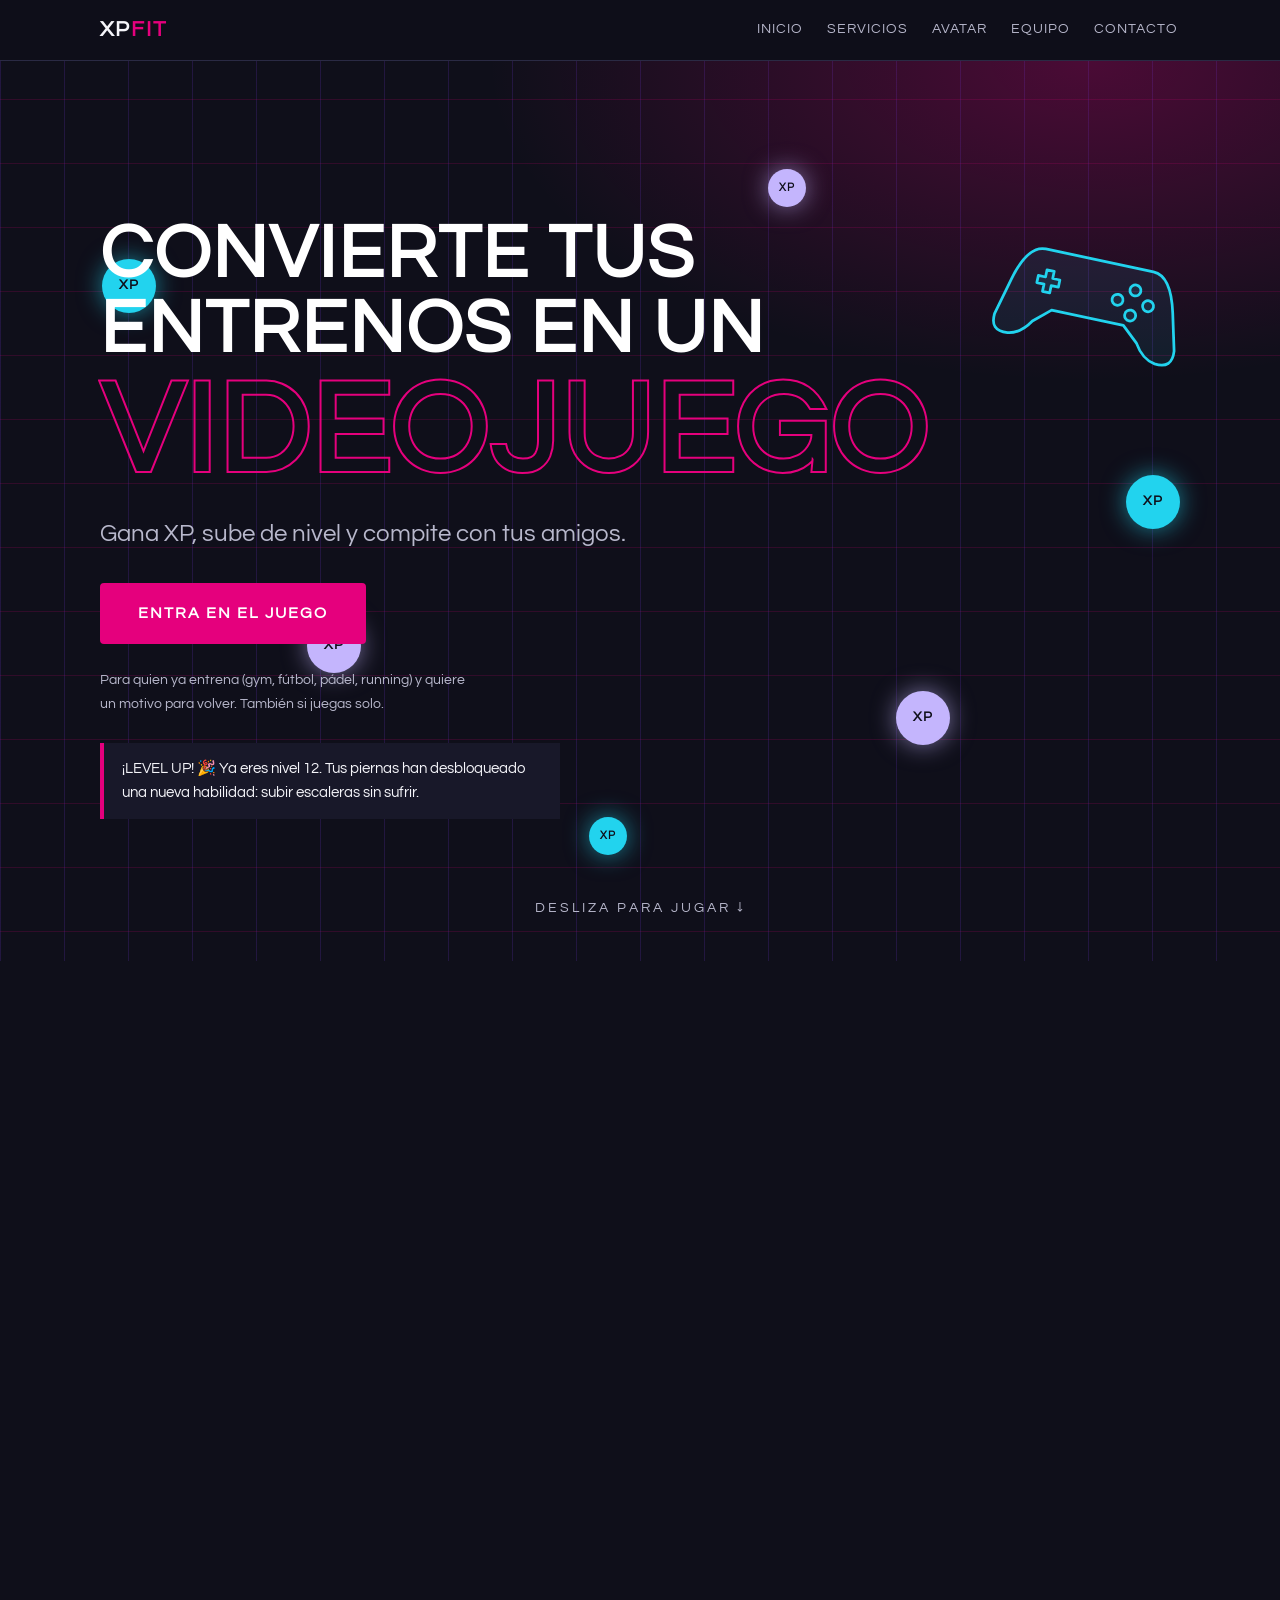
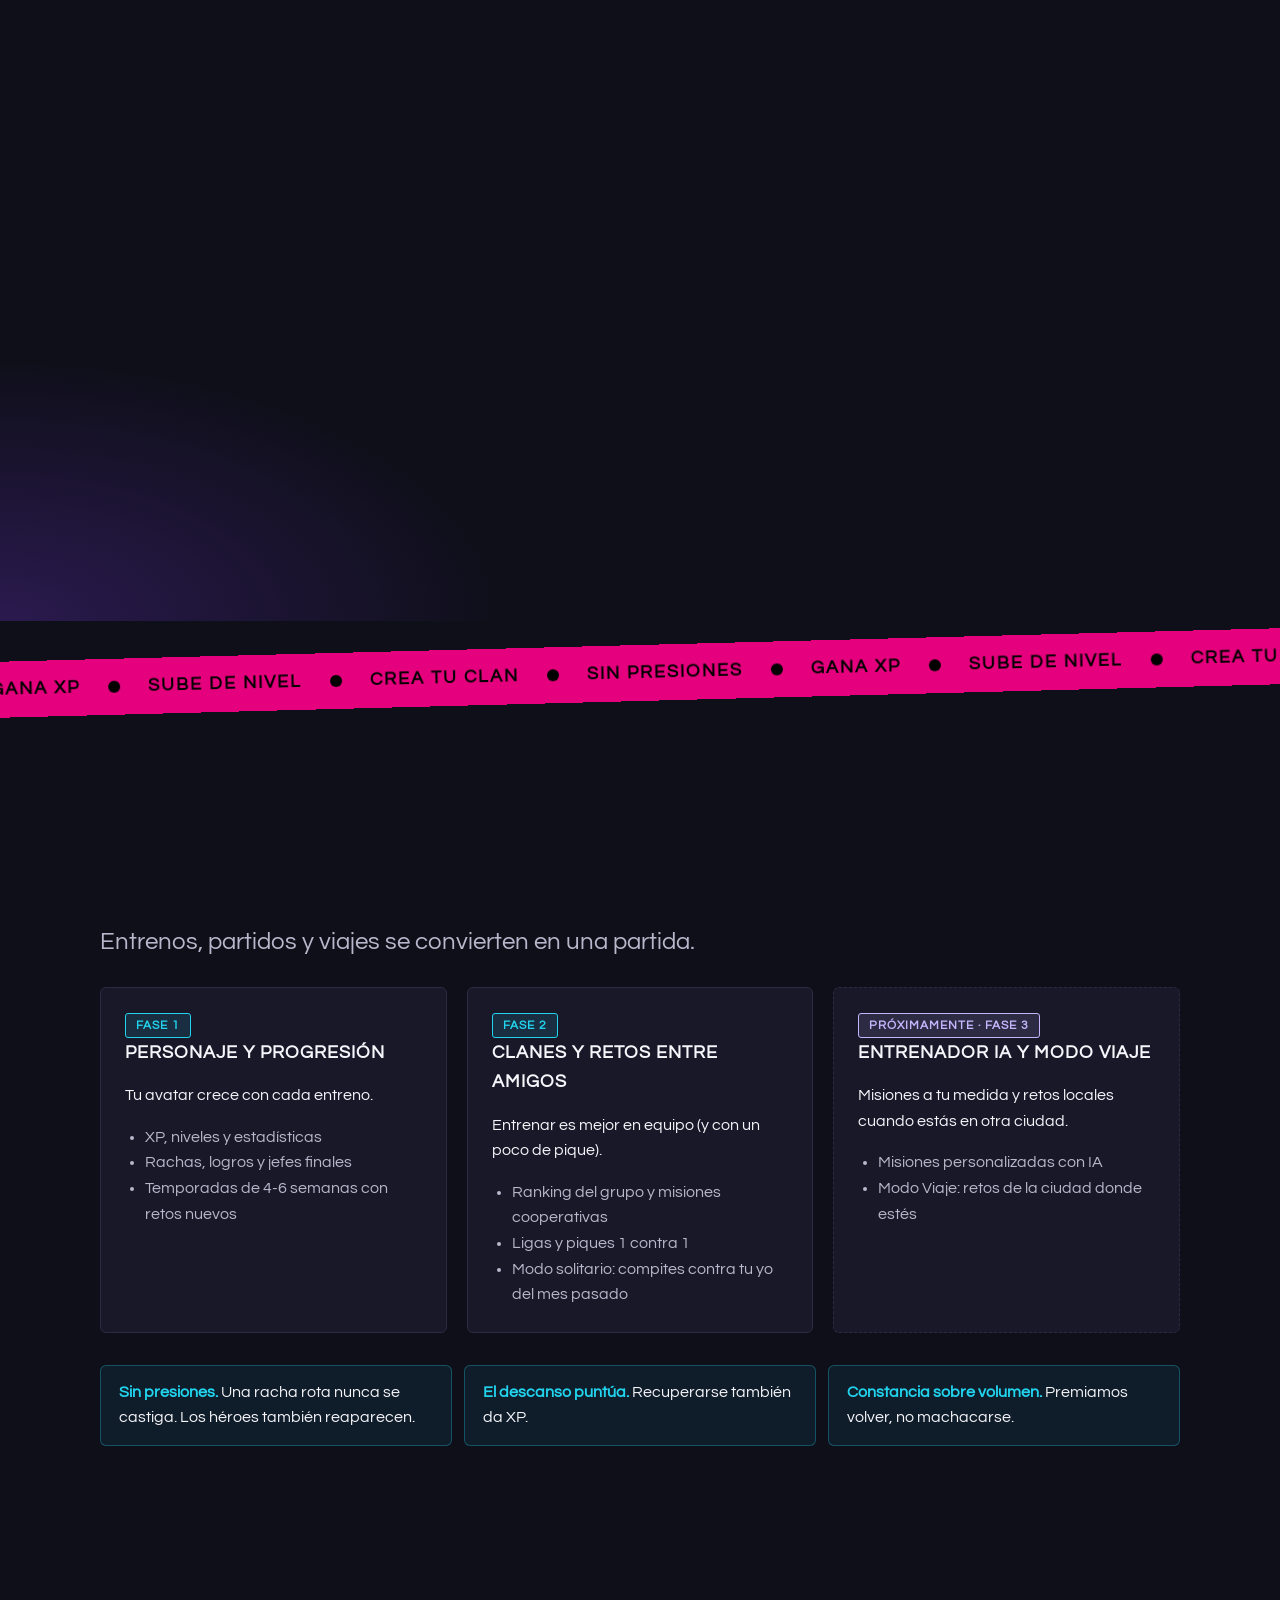
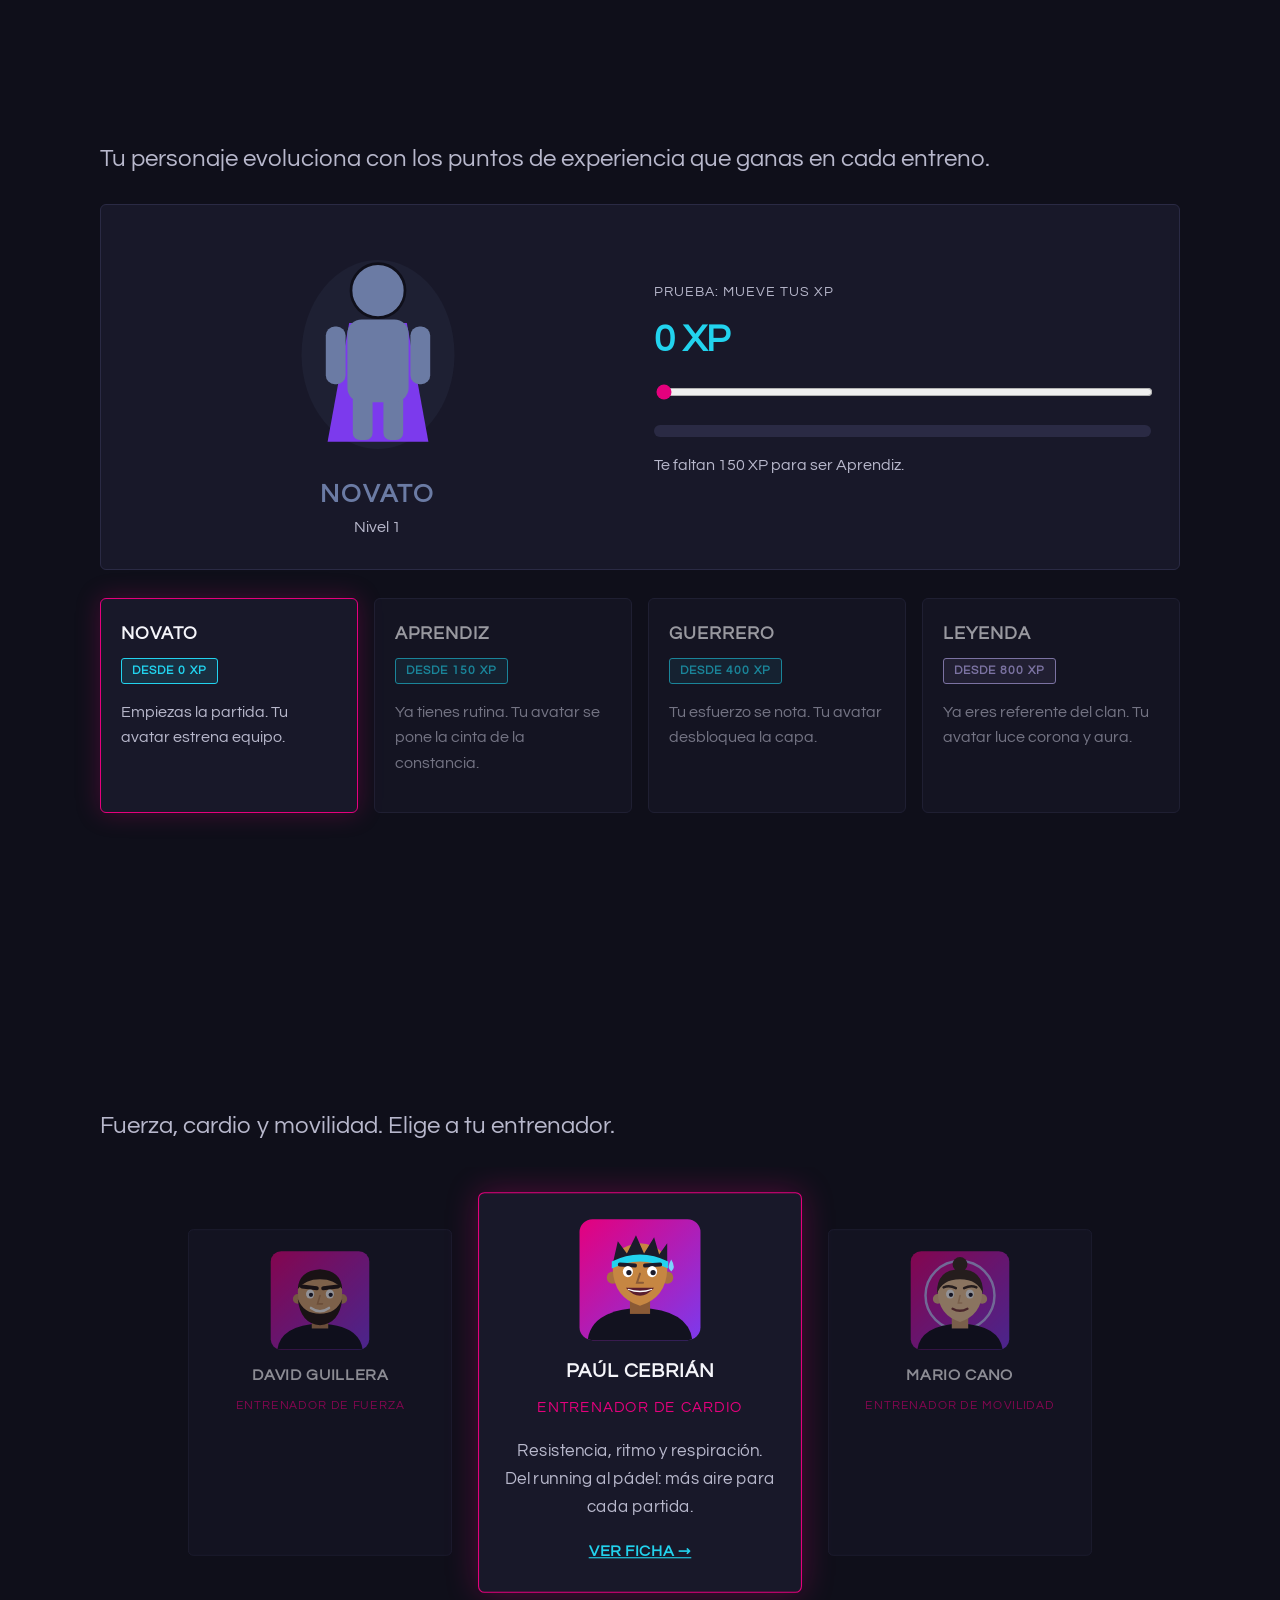
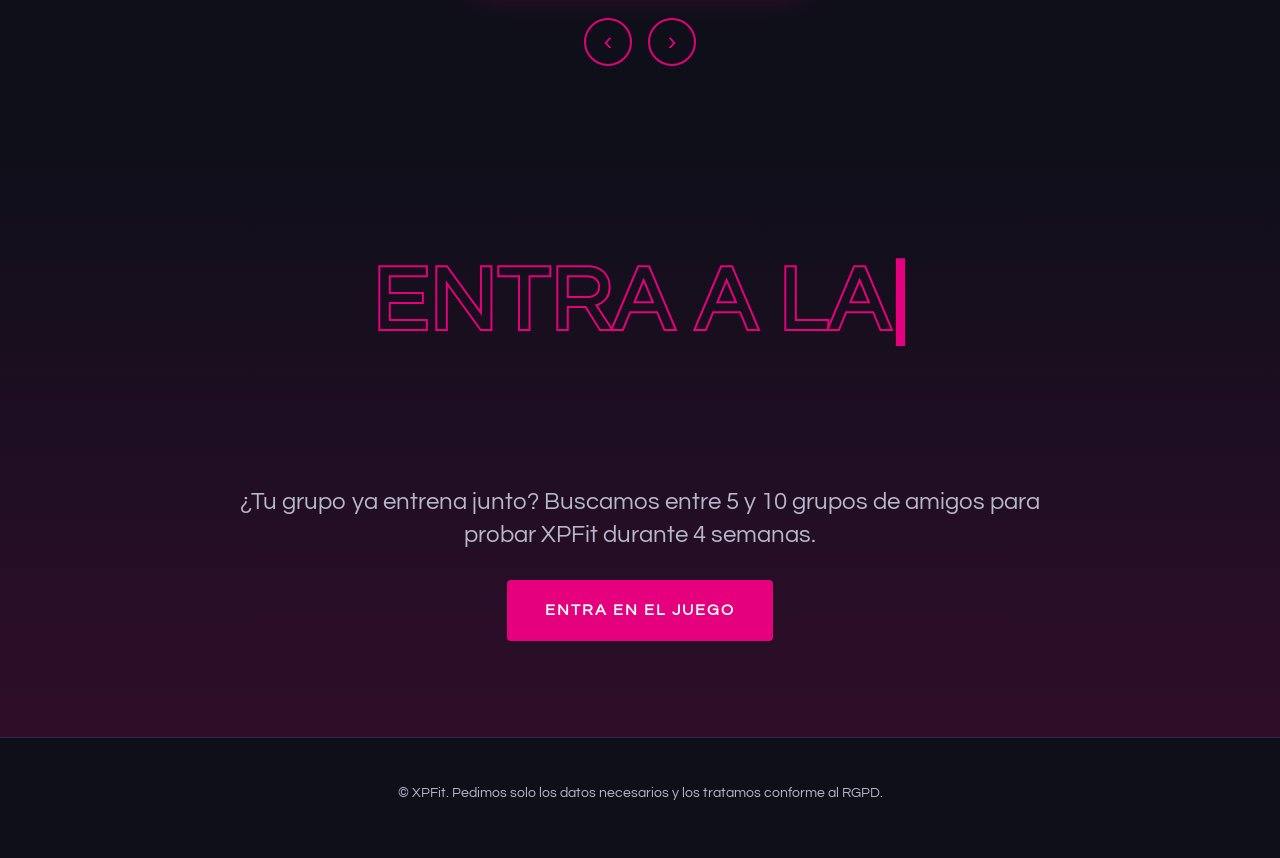
==== index.html @ 21fd60d2 "Primer commit" ====
<!DOCTYPE html>
<html lang="es">
<head>
  <meta charset="UTF-8">
  <meta name="viewport" content="width=device-width, initial-scale=1">
  <title>XPFit · Convierte tus entrenos en un videojuego</title>
  <meta name="description" content="XPFit transforma entrenos, partidos y viajes en una partida: gana XP, sube de nivel y compite en clan con tus amigos.">

  <!-- PASO 1: cargamos la tipografía Questrial desde Google Fonts.
       (Si el ordenador tiene Century Gothic, se usará esa; ver estilos.css). -->
  <link rel="preconnect" href="https://fonts.googleapis.com">
  <link rel="preconnect" href="https://fonts.gstatic.com" crossorigin>
  <link href="https://fonts.googleapis.com/css2?family=Questrial&display=swap" rel="stylesheet">

  <!-- PASO 2: nuestros estilos. -->
  <link rel="stylesheet" href="css/estilos.css">

  <!-- PASO 3: marca la página como "con JavaScript". Las animaciones del CSS
       solo se activan si esta clase existe, así nada se queda invisible
       si el JS falla. -->
  <script>document.documentElement.classList.add("js");</script>

  <!-- PASO 4: nuestro JavaScript. "defer" = se ejecuta cuando la página ya cargó. -->
  <script src="js/animaciones.js" defer></script>
</head>
<body>

  <header class="cabecera">
    <div class="contenedor">
      <a class="logo" href="#inicio">XP<span>FIT</span></a>
      <nav class="nav" aria-label="Principal">
        <a href="#inicio">Inicio</a>
        <a href="#servicios">Servicios</a>
        <a href="#avatar">Avatar</a>
        <a href="#equipo">Equipo</a>
        <a href="#contacto">Contacto</a>
      </nav>
    </div>
  </header>

  <main>

    <!-- ============ INICIO (hero) ============ -->
    <section class="hero" id="inicio">
      <!-- HERO CON PARALLAX. Estructura (de fuera hacia dentro):
           .hero-pista  -> caja muy alta que da "recorrido" para hacer scroll
           .hero-escena -> la escena, pegada arriba mientras haces scroll
                           (position: sticky). Aquí el JS guarda --p (0 a 1).
             .capa-fondo  -> cuadrícula retro (se mueve poco)
             .capa-medio  -> orbes de XP y mando (se mueven más)
             .capa-frente -> mancuerna que cruza la pantalla rodando
             .hero-contenido -> título, subtítulo y botón (aparecen con el scroll)
           Las capas son decoración: aria-hidden="true". -->
      <div class="hero-pista">
        <div class="hero-escena">

          <div class="capa capa-fondo" aria-hidden="true"></div>

          <div class="capa capa-medio" aria-hidden="true">
            <!-- Orbes de XP: --x e --y son su posición (en %). -->
            <span class="orbe" style="--x:8%;  --y:22%;">XP</span>
            <span class="orbe" style="--x:24%; --y:62%;">XP</span>
            <span class="orbe" style="--x:46%; --y:84%;">XP</span>
            <span class="orbe" style="--x:70%; --y:70%;">XP</span>
            <span class="orbe" style="--x:88%; --y:46%;">XP</span>
            <span class="orbe" style="--x:60%; --y:12%;">XP</span>
            <!-- Mando de consola dibujado con SVG: cuerpo, cruceta y 4 botones. -->
            <svg class="mando" viewBox="0 0 240 150">
              <path d="M60 40 Q40 40 30 80 L20 120 Q18 140 38 138 Q52 136 62 120 L80 104 L160 104 L178 120 Q188 136 202 138 Q222 140 220 120 L210 80 Q200 40 180 40 Z"/>
              <path d="M66 62 h8 v8 h8 v8 h-8 v8 h-8 v-8 h-8 v-8 h8z"/>
              <circle cx="165" cy="64" r="6"/><circle cx="182" cy="78" r="6"/>
              <circle cx="148" cy="78" r="6"/><circle cx="165" cy="92" r="6"/>
            </svg>
          </div>

          <div class="capa capa-frente" aria-hidden="true">
            <!-- Mancuerna: una barra y tres placas por lado. -->
            <svg class="mancuerna" viewBox="0 0 420 140">
              <rect x="150" y="62" width="120" height="16" rx="4"/>
              <rect x="118" y="40" width="32" height="60" rx="6"/>
              <rect x="84"  y="24" width="34" height="92" rx="6"/>
              <rect x="60"  y="56" width="24" height="28" rx="4"/>
              <rect x="270" y="40" width="32" height="60" rx="6"/>
              <rect x="302" y="24" width="34" height="92" rx="6"/>
              <rect x="336" y="56" width="24" height="28" rx="4"/>
            </svg>
          </div>

          <p class="hero-aviso" aria-hidden="true">Desliza para jugar ↓</p>

          <div class="hero-contenido">
      <div class="contenedor">
        <!-- H1 blanco en dos líneas (el <br> parte la línea) y, debajo,
             la palabra grande solo con contorno magenta (clase "contorno"). -->
        <h1>
          Convierte tus<br>entrenos en un
          <span class="contorno">videojuego</span>
        </h1>
        <!-- El H1 (arriba) se ve desde el principio con un fundido de opacidad.
             Todo lo que va dentro de .hero-resto aparece poco a poco con el scroll. -->
        <div class="hero-resto">
          <p class="subtitulo">Gana XP, sube de nivel y compite con tus amigos.</p>
          <a class="boton" href="#contacto">Entra en el juego</a>
          <p class="nota">Para quien ya entrena (gym, fútbol, pádel, running) y quiere un motivo para volver. También si juegas solo.</p>
          <p class="levelup">¡LEVEL UP! 🎉 Ya eres nivel 12. Tus piernas han desbloqueado una nueva habilidad: subir escaleras sin sufrir.</p>
        </div>
      </div>
    
          </div>
        </div>
      </div>
    </section>

    <!-- ============ CINTA EN BUCLE ============
         Truco para que NUNCA se vea vacía al final:
         - Hay DOS grupos idénticos (.cinta-grupo), uno detrás del otro.
         - Cada grupo mide como mínimo el ancho de la pantalla (ver estilos.css).
         - El CSS mueve la pista justo la mitad (= un grupo). En ese momento
           el segundo grupo ocupa el sitio del primero y vuelve a empezar,
           sin saltos ni huecos.
         aria-hidden="true": es decoración, el lector de pantalla la ignora. -->
    <div class="cinta" aria-hidden="true">
      <div class="cinta-pista">

        <!-- Grupo 1 -->
        <div class="cinta-grupo">
          <span>Gana XP</span><span class="punto"></span>
          <span>Sube de nivel</span><span class="punto"></span>
          <span>Crea tu clan</span><span class="punto"></span>
          <span>Sin presiones</span><span class="punto"></span>
          <span>Gana XP</span><span class="punto"></span>
          <span>Sube de nivel</span><span class="punto"></span>
          <span>Crea tu clan</span><span class="punto"></span>
          <span>Sin presiones</span><span class="punto"></span>
        </div>

        <!-- Grupo 2: copia exacta del grupo 1 -->
        <div class="cinta-grupo">
          <span>Gana XP</span><span class="punto"></span>
          <span>Sube de nivel</span><span class="punto"></span>
          <span>Crea tu clan</span><span class="punto"></span>
          <span>Sin presiones</span><span class="punto"></span>
          <span>Gana XP</span><span class="punto"></span>
          <span>Sube de nivel</span><span class="punto"></span>
          <span>Crea tu clan</span><span class="punto"></span>
          <span>Sin presiones</span><span class="punto"></span>
        </div>

      </div>
    </div>

    <!-- ============ SERVICIOS ============
         data-skew  -> el título entra con el efecto skewIn
         data-fade  -> el bloque entra con fadeInUp (con retraso escalonado) -->
    <section id="servicios">
      <div class="contenedor">
        <!-- TÍTULO CON TRAZO SVG (se repite igual en todas las secciones).
             - Mantenemos el <h2> para que la página siga teniendo títulos
               "de verdad" (buscadores y lectores de pantalla los entienden).
             - Dentro va un <svg>: un lienzo de dibujo. viewBox="0 0 700 130"
               es su sistema de coordenadas (700 de ancho x 130 de alto);
               el navegador lo escala solo.
             - <text> escribe la palabra dentro del lienzo: x="4" es el margen
               izquierdo e y="100" la altura de la línea base de las letras.
             - El aspecto (solo contorno, trazo que se dibuja en bucle) está
               en estilos.css, en la clase "trazo".
             - aria-label: lo que lee en voz alta un lector de pantalla. -->
        <h2>
          <svg class="titulo-svg" viewBox="0 0 700 130" role="img" aria-label="Servicios">
            <text class="trazo" x="4" y="100">SERVICIOS</text>
          </svg>
        </h2>
        <p class="subtitulo" data-fade>Entrenos, partidos y viajes se convierten en una partida.</p>

        <div class="rejilla">
          <!-- Fase 1: personaje y progresión -->
          <article class="tarjeta" data-fade>
            <span class="etiqueta xp">Fase 1</span>
            <h3>Personaje y progresión</h3>
            <p>Tu avatar crece con cada entreno.</p>
            <ul>
              <li>XP, niveles y estadísticas</li>
              <li>Rachas, logros y jefes finales</li>
              <li>Temporadas de 4-6 semanas con retos nuevos</li>
            </ul>
          </article>

          <!-- Fase 2: clanes y retos entre amigos -->
          <article class="tarjeta" data-fade>
            <span class="etiqueta xp">Fase 2</span>
            <h3>Clanes y retos entre amigos</h3>
            <p>Entrenar es mejor en equipo (y con un poco de pique).</p>
            <ul>
              <li>Ranking del grupo y misiones cooperativas</li>
              <li>Ligas y piques 1 contra 1</li>
              <li>Modo solitario: compites contra tu yo del mes pasado</li>
            </ul>
          </article>

          <article class="tarjeta proximamente" data-fade>
            <span class="etiqueta">Próximamente · Fase 3</span>
            <h3>Entrenador IA y Modo Viaje</h3>
            <p>Misiones a tu medida y retos locales cuando estás en otra ciudad.</p>
            <ul>
              <li>Misiones personalizadas con IA</li>
              <li>Modo Viaje: retos de la ciudad donde estés</li>
            </ul>
          </article>
        </div>

        <div class="principios">
          <div data-fade><strong>Sin presiones.</strong> Una racha rota nunca se castiga. Los héroes también reaparecen.</div>
          <div data-fade><strong>El descanso puntúa.</strong> Recuperarse también da XP.</div>
          <div data-fade><strong>Constancia sobre volumen.</strong> Premiamos volver, no machacarse.</div>
        </div>
      </div>
    </section>

    <!-- ============ AVATAR ============
         Sustituye a la antigua sección "Proyectos". Muestra cómo el avatar
         evoluciona según los XP que ganas entrenando.
         La parte interactiva (el deslizador) se programa en js/animaciones.js
         (PASO 6). Los números de XP son valores de EJEMPLO. -->
    <section id="avatar">
      <div class="contenedor">
        <h2>
          <svg class="titulo-svg" viewBox="0 0 520 130" role="img" aria-label="Avatar">
            <text class="trazo" x="4" y="100">AVATAR</text>
          </svg>
        </h2>
        <p class="subtitulo" data-fade>Tu personaje evoluciona con los puntos de experiencia que ganas en cada entreno.</p>

        <div class="avatar-zona" data-fade>

          <!-- Izquierda: el personaje. La clase "etapa-1" (o 2, 3, 4) la cambia el JS
               y el CSS usa esa clase para cambiar color y accesorios. -->
          <div class="avatar-visor etapa-1" id="avatar-visor">
            <svg class="avatar-svg" viewBox="0 0 200 250" role="img" aria-label="Tu avatar">
              <ellipse class="aura" cx="100" cy="135" rx="85" ry="105"/>
              <path class="capa" d="M68 100 L132 100 L156 232 L44 232 Z"/>
              <rect class="miembro" x="72" y="178" width="22" height="52" rx="8"/>
              <rect class="miembro" x="106" y="178" width="22" height="52" rx="8"/>
              <rect class="cuerpo" x="66" y="96" width="68" height="92" rx="16"/>
              <rect class="miembro" x="42" y="104" width="22" height="64" rx="10"/>
              <rect class="miembro" x="136" y="104" width="22" height="64" rx="10"/>
              <circle class="cabeza" cx="100" cy="64" r="30"/>
              <rect class="banda" x="70" y="50" width="60" height="9" rx="4"/>
              <path class="corona" d="M72 38 L80 14 L100 32 L120 14 L128 38 Z"/>
            </svg>
            <p class="avatar-etapa" id="avatar-etapa">Novato</p>
            <p class="avatar-nivel suave" id="avatar-nivel">Nivel 1</p>
          </div>

          <!-- Derecha: el control de XP. -->
          <div class="avatar-panel">
            <label for="xp-control">Prueba: mueve tus XP</label>
            <p class="xp-cifra"><output id="xp-valor" for="xp-control">0</output> XP</p>
            <input type="range" id="xp-control" min="0" max="1000" step="10" value="0">
            <div class="xp-barra" aria-hidden="true"><span id="xp-relleno"></span></div>
            <p class="suave" id="xp-texto">Te faltan 150 XP para ser Aprendiz.</p>
          </div>
        </div>

        <!-- Las cuatro etapas. data-desde = XP necesarios para llegar a ella. -->
        <ol class="etapas">
          <li data-desde="0"><h3>Novato</h3><span class="etiqueta xp">Desde 0 XP</span><p class="suave">Empiezas la partida. Tu avatar estrena equipo.</p></li>
          <li data-desde="150"><h3>Aprendiz</h3><span class="etiqueta xp">Desde 150 XP</span><p class="suave">Ya tienes rutina. Tu avatar se pone la cinta de la constancia.</p></li>
          <li data-desde="400"><h3>Guerrero</h3><span class="etiqueta xp">Desde 400 XP</span><p class="suave">Tu esfuerzo se nota. Tu avatar desbloquea la capa.</p></li>
          <li data-desde="800"><h3>Leyenda</h3><span class="etiqueta">Desde 800 XP</span><p class="suave">Ya eres referente del clan. Tu avatar luce corona y aura.</p></li>
        </ol>
      </div>
    </section>

    <!-- ============ EQUIPO (carrusel) ============
         Tres entrenadores. La ficha activa (la del centro) se amplía.
         Los botones, el clic en una ficha y las flechas del teclado cambian
         la ficha activa: ver el bloque "Carrusel" en js/animaciones.js. -->
    <section id="equipo">
      <div class="contenedor">
        <h2>
          <svg class="titulo-svg" viewBox="0 0 660 130" role="img" aria-label="Tu equipo">
            <text class="trazo" x="4" y="100">TU EQUIPO</text>
          </svg>
        </h2>
        <p class="subtitulo" data-fade>Fuerza, cardio y movilidad. Elige a tu entrenador.</p>

        <div class="carrusel" role="region" aria-roledescription="carrusel" aria-label="Equipo de entrenadores">

          <!-- La pista: una fila de fichas que se desliza de lado. -->
          <div class="carrusel-pista" tabindex="0">

            <article class="entrenador">
              <div class="cara">
<svg viewBox="0 0 120 120" role="img" aria-label="Cara de David Guillera">
<!-- David, fuerza: mandibula cuadrada, barba, cejas gruesas y camiseta sin mangas. Cada grupo con clase (flota, cejas, parpadeo) tiene su animacion en estilos.css. -->
<path d="M8 120 Q12 90 60 88 Q108 90 112 120 Z" fill="#12121f"/>
<rect x="50" y="76" width="20" height="18" fill="#B98456"/>
<g class="flota">
<circle cx="33" cy="58" r="6" fill="#C99565"/><circle cx="87" cy="58" r="6" fill="#C99565"/>
<path d="M33 50 Q33 26 60 24 Q87 26 87 50 Q86 80 60 88 Q34 80 33 50Z" fill="#D9A673"/>
<path d="M33 46 Q34 24 60 22 Q86 24 87 46 Q78 34 60 34 Q42 34 33 46Z" fill="#241713"/>
<path d="M33 58 Q36 88 60 90 Q84 88 87 58 Q80 76 60 76 Q40 76 33 58Z" fill="#241713"/>
<g class="cejas"><path d="M38 43 L56 45" stroke="#241713" stroke-width="5" stroke-linecap="round"/><path d="M82 43 L64 45" stroke="#241713" stroke-width="5" stroke-linecap="round"/></g>
<g class="parpadeo"><ellipse cx="48" cy="52" rx="5" ry="5.5" fill="#fff"/><ellipse cx="72" cy="52" rx="5" ry="5.5" fill="#fff"/><circle cx="49" cy="53" r="2.6" fill="#1b1b2a"/><circle cx="73" cy="53" r="2.6" fill="#1b1b2a"/></g>
<path d="M60 54 L57 64 L63 64" stroke="#B98456" stroke-width="2" fill="none" stroke-linecap="round"/>
<path d="M49 69 Q60 77 71 69" stroke="#fff" stroke-width="3" fill="none" stroke-linecap="round"/>
</g>
</svg>
</div>
              <h3>David Guillera</h3>
              <p class="rol">Entrenador de fuerza</p>
              <!-- .detalle solo se ve en la ficha activa -->
              <div class="detalle">
                <p class="suave">Series, cargas y progresión. Te enseña a levantar con cabeza y a subir de nivel sin prisa.</p>
                <a class="ver" href="equipo/david-guillera.html">Ver ficha →</a>
              </div>
            </article>

            <article class="entrenador">
              <div class="cara">
<svg viewBox="0 0 120 120" role="img" aria-label="Cara de Paúl Cebrián">
<!-- Paul, cardio: pelo de punta, cinta cian, sonrisa abierta y una gota de sudor que cae. -->
<path d="M8 120 Q12 90 60 88 Q108 90 112 120 Z" fill="#12121f"/>
<rect x="50" y="76" width="20" height="18" fill="#8A5A36"/>
<g class="flota rapido">
<circle cx="33" cy="58" r="6" fill="#A9703F"/><circle cx="87" cy="58" r="6" fill="#A9703F"/>
<path d="M33 50 Q33 26 60 24 Q87 26 87 50 Q86 78 60 86 Q34 78 33 50Z" fill="#C68642"/>
<path d="M33 44 L38 22 L47 34 L56 16 L64 34 L74 18 L79 35 L87 24 L87 46 Q60 30 33 46Z" fill="#1b1b2a"/>
<path d="M32 42 Q60 28 88 42 L88 49 Q60 35 32 49Z" fill="#22D3EE"/>
<g class="cejas"><path d="M40 45 L55 46" stroke="#1b1b2a" stroke-width="4" stroke-linecap="round"/><path d="M80 45 L65 46" stroke="#1b1b2a" stroke-width="4" stroke-linecap="round"/></g>
<g class="parpadeo"><ellipse cx="48" cy="52" rx="5" ry="5.5" fill="#fff"/><ellipse cx="72" cy="52" rx="5" ry="5.5" fill="#fff"/><circle cx="49" cy="53" r="2.6" fill="#1b1b2a"/><circle cx="73" cy="53" r="2.6" fill="#1b1b2a"/></g>
<path d="M60 54 L57 63 L63 63" stroke="#8A5A36" stroke-width="2" fill="none" stroke-linecap="round"/>
<path d="M46 68 Q60 84 74 68 Z" fill="#5A1E2E"/><path d="M48 69 Q60 73 72 69 L72 70 Q60 75 48 70Z" fill="#fff"/>
<path class="gota" d="M91 40 q5 8 0 12 q-5 -4 0 -12z" fill="#7DD3FC"/>
</g>
</svg>
</div>
              <h3>Paúl Cebrián</h3>
              <p class="rol">Entrenador de cardio</p>
              <div class="detalle">
                <p class="suave">Resistencia, ritmo y respiración. Del running al pádel: más aire para cada partida.</p>
                <a class="ver" href="equipo/paul-cebrian.html">Ver ficha →</a>
              </div>
            </article>

            <article class="entrenador">
              <div class="cara">
<svg viewBox="0 0 120 120" role="img" aria-label="Cara de Mario Cano">
<!-- Mario, movilidad: mono, mirada serena, sonrisa tranquila y un aura que late. -->
<circle class="aura-zen" cx="60" cy="54" r="42" fill="none" stroke="#C4B5FD" stroke-width="3"/>
<path d="M8 120 Q12 90 60 88 Q108 90 112 120 Z" fill="#12121f"/>
<rect x="50" y="76" width="20" height="18" fill="#D2A276"/>
<g class="flota">
<circle cx="60" cy="16" r="9" fill="#3a2a22"/>
<circle cx="33" cy="58" r="6" fill="#E6B98F"/><circle cx="87" cy="58" r="6" fill="#E6B98F"/>
<path d="M33 50 Q33 26 60 24 Q87 26 87 50 Q86 78 60 86 Q34 78 33 50Z" fill="#F1C99B"/>
<path d="M32 52 Q31 22 60 22 Q89 22 88 52 Q82 34 60 34 Q38 34 32 52Z" fill="#3a2a22"/>
<g class="cejas"><path d="M40 44 Q47 41 55 45" stroke="#3a2a22" stroke-width="3" fill="none" stroke-linecap="round"/><path d="M80 44 Q73 41 65 45" stroke="#3a2a22" stroke-width="3" fill="none" stroke-linecap="round"/></g>
<g class="parpadeo lento"><ellipse cx="48" cy="52" rx="5" ry="5.5" fill="#fff"/><ellipse cx="72" cy="52" rx="5" ry="5.5" fill="#fff"/><circle cx="49" cy="53" r="2.6" fill="#1b1b2a"/><circle cx="73" cy="53" r="2.6" fill="#1b1b2a"/></g>
<path d="M60 54 L58 63 L62 63" stroke="#D2A276" stroke-width="2" fill="none" stroke-linecap="round"/>
<path d="M51 70 Q60 75 69 70" stroke="#7A3B3B" stroke-width="3" fill="none" stroke-linecap="round"/>
</g>
</svg>
</div>
              <h3>Mario Cano</h3>
              <p class="rol">Entrenador de movilidad</p>
              <div class="detalle">
                <p class="suave">Rango de movimiento, postura y recuperación. Porque el descanso también puntúa.</p>
                <a class="ver" href="equipo/mario-cano.html">Ver ficha →</a>
              </div>
            </article>

          </div>

          <!-- Botones anterior / siguiente -->
          <div class="carrusel-controles">
            <button class="carrusel-btn" type="button" data-dir="-1" aria-label="Entrenador anterior">‹</button>
            <button class="carrusel-btn" type="button" data-dir="1" aria-label="Entrenador siguiente">›</button>
          </div>
        </div>
      </div>
    </section>

    <!-- ============ CONTACTO ============ -->
    <section class="contacto" id="contacto">
      <div class="contenedor">
        <!-- Título grande con efecto máquina de escribir:
             data-maquina le dice al JS que lo teclee letra a letra.
             El texto dentro es el que se escribirá. -->
        <p class="maquina" data-maquina>Entra a la partida</p>

        <!-- Aquí el título va centrado: x="330" es el centro del lienzo (660 / 2)
             y text-anchor="middle" centra el texto en ese punto. -->
        <h2>
          <svg class="titulo-svg" viewBox="0 0 660 130" role="img" aria-label="Contacto">
            <text class="trazo" x="330" y="100" text-anchor="middle">CONTACTO</text>
          </svg>
        </h2>
        <p class="subtitulo" data-fade>¿Tu grupo ya entrena junto? Buscamos entre 5 y 10 grupos de amigos para probar XPFit durante 4 semanas.</p>
        <!-- PENDIENTE: sustituir "#contacto" por el enlace real (mailto: o Telegram). -->
        <a class="boton" href="#contacto" data-fade>Entra en el juego</a>
      </div>
    </section>
  </main>

  <footer class="pie">
    <div class="contenedor">
      <p>© XPFit. Pedimos solo los datos necesarios y los tratamos conforme al RGPD.</p>
    </div>
  </footer>

</body>
</html>
---- css/estilos.css ----
/* =====================================================================
   XPFit · estilos (estilo gimnasio moderno)
   Cómo leer este archivo, de arriba abajo:
     1. Variables (colores y medidas que reutilizamos)
     2. Base (tipografía y reglas generales)
     3. Animaciones (los "efectos" se definen aquí y se activan con JS)
     4. Piezas de la página (cabecera, hero, cinta, tarjetas...)
   ===================================================================== */


/* ---------------------------------------------------------------------
   1. VARIABLES
   Una variable se escribe con -- y se usa con var(--nombre).
   Si quieres cambiar un color en toda la web, lo cambias solo aquí.
   --------------------------------------------------------------------- */
:root {
  --magenta: #E5007D;        /* color estrella: contornos, cinta, botones */
  --morado: #7C3AED;         /* color de marca del brief (brillos y fondos) */
  --acento: #22D3EE;         /* cian: XP, progreso y enlaces (combina con magenta y morado) */
  --lila: #C4B5FD;           /* lila claro: etiquetas y detalles suaves */
  --fondo: #0F0F1A;          /* fondo de la web */
  --panel: #181829;          /* fondo de las tarjetas */
  --borde: #2A2A44;
  --texto: #F5F5FA;
  --texto-suave: #B8B8CC;
  --ancho: 1080px;
}


/* ---------------------------------------------------------------------
   2. BASE
   --------------------------------------------------------------------- */

/* Hace que width/height incluyan el padding: así las medidas son más fáciles. */
*, *::before, *::after { box-sizing: border-box; }

html {
  scroll-behavior: smooth;   /* al pulsar un enlace del menú, baja suavemente */
  scroll-padding-top: 72px;  /* deja hueco para que la cabecera fija no tape el título */
}

body {
  margin: 0;
  background: var(--fondo);
  color: var(--texto);
  /* TIPOGRAFÍA: probamos primero Century Gothic (si el ordenador la tiene).
     Si no, usamos Questrial (la cargamos desde Google Fonts en el HTML).
     Si tampoco, cualquier sans-serif. */
  font-family: "Century Gothic", "Questrial", "Segoe UI", sans-serif;
  line-height: 1.6;
  overflow-x: hidden;        /* evita que algo de la animación cree scroll lateral */
}

/* TÍTULOS: todos en mayúsculas y con letras separadas 1-2 px. */
h1, h2, h3 {
  text-transform: uppercase;
  letter-spacing: 2px;
  margin: 0 0 .5em;
}
h3 { letter-spacing: 1px; font-size: 1.15rem; }

/* H1: 75 px, peso 600, line-height 1.
   clamp(mínimo, ideal, máximo) hace que en móvil se encoja solo
   (75 px no cabría en una pantalla de 375 px) y en escritorio llegue a 75 px. */
h1 {
  font-size: clamp(2.2rem, 9vw, 75px);
  font-weight: 600;
  line-height: 1;
}

/* H2: 40 px (también adaptable a móvil). */
h2 {
  font-size: clamp(1.7rem, 5.5vw, 40px);
  font-weight: 600;
  line-height: 1.1;
}

/* Subtítulos: 24 px, peso 400. Usamos la clase .subtitulo en los párrafos. */
.subtitulo {
  font-size: clamp(1.05rem, 3.4vw, 24px);
  font-weight: 400;
  color: var(--texto-suave);
  line-height: 1.4;
}

.suave { color: var(--texto-suave); }
a { color: var(--acento); }

/* Anillo visible al navegar con teclado (accesibilidad). */
:focus-visible { outline: 3px solid var(--acento); outline-offset: 3px; }

/* .contenedor centra el contenido y deja 16 px de margen en los lados. */
.contenedor { width: min(100% - 32px, var(--ancho)); margin-inline: auto; }
section { padding: 72px 0; }


/* ---------------------------------------------------------------------
   3. ANIMACIONES
   Idea general: el CSS dice cómo se ve el elemento ANTES (escondido) y
   DESPUÉS (con la clase .visible). El JavaScript (js/animaciones.js)
   solo añade la clase .visible cuando el elemento entra en pantalla.

   Todo esto va dentro de "html.js": esa clase la pone un mini-script
   del <head>. Así, si el JavaScript falla, el texto se ve igualmente
   (nunca se queda invisible).
   --------------------------------------------------------------------- */

/* 3.1 skewIn para los H2: empiezan transparentes, torcidos y a la izquierda. */
html.js [data-skew] {
  opacity: 0;
  transform: translateX(-80px) skewX(-30deg);
  transition: opacity .8s ease, transform .8s ease;   /* dura 0,8 s */
}
html.js [data-skew].visible {
  opacity: 1;
  transform: none;           /* "none" = recto y en su sitio */
}

/* 3.2 fadeInUp: empiezan 40 px más abajo y transparentes, y suben. */
html.js [data-fade] {
  opacity: 0;
  transform: translateY(40px);
  transition: opacity .7s ease, transform .7s ease;
  /* El retraso escalonado (un poco más para cada hermano) lo pone el JS. */
}
html.js [data-fade].visible {
  opacity: 1;
  transform: none;
}

/* 3.3 Cursor "|" de la máquina de escribir: parpadea sin parar. */
@keyframes parpadeo {
  0%, 49%   { opacity: 1; }   /* visible la primera mitad del ciclo */
  50%, 100% { opacity: 0; }   /* invisible la segunda mitad */
}

/* 3.4 Cinta que se desplaza: mueve el contenido hacia la izquierda.
   Movemos justo -50 % porque el texto está escrito DOS veces seguidas:
   cuando termina la primera copia, la segunda ocupa su lugar y el bucle
   no se nota. */
@keyframes desplazar {
  from { transform: translateX(0); }
  to   { transform: translateX(-50%); }
}

/* Si la persona pide "reducir movimiento" en su sistema, lo respetamos. */
@media (prefers-reduced-motion: reduce) {
  html { scroll-behavior: auto; }
  html.js [data-skew], html.js [data-fade] {
    opacity: 1; transform: none; transition: none;
  }
  .cinta-pista { animation: none !important; }
  .trazo { animation: none !important; stroke-dashoffset: 0; }   /* contorno ya dibujado */
  .entrenador, .entrenador .detalle { transition: none; }
  .cara * { animation: none !important; }               /* caras quietas */
  .cursor { animation: none !important; }
}


/* ---------------------------------------------------------------------
   4. PIEZAS DE LA PÁGINA
   --------------------------------------------------------------------- */

/* --- Botón ---------------------------------------------------------- */
.boton {
  display: inline-block;
  padding: 16px 36px;
  background: var(--magenta);
  color: #fff;
  font-weight: 600;
  text-transform: uppercase;
  letter-spacing: 2px;
  text-decoration: none;
  border: 2px solid var(--magenta);
  border-radius: 4px;                /* esquinas casi rectas: look gimnasio */
  transition: background .2s, color .2s, transform .2s;
}
.boton:hover { background: transparent; color: var(--magenta); transform: translateY(-2px); }

/* --- Etiquetas pequeñas ("Fase 1", "En curso"...) -------------------- */
.etiqueta {
  display: inline-block; padding: 2px 10px; border-radius: 3px;
  font-size: .75rem; font-weight: 700; letter-spacing: 1px; text-transform: uppercase;
  background: rgba(196, 181, 253, .12); color: var(--lila); border: 1px solid var(--lila);
}
.etiqueta.xp { background: rgba(34, 211, 238, .12); color: var(--acento); border-color: var(--acento); }

/* --- Cabecera fija --------------------------------------------------- */
.cabecera {
  position: sticky; top: 0; z-index: 10;          /* se queda arriba al hacer scroll */
  background: rgba(15, 15, 26, .92);
  backdrop-filter: blur(8px);
  border-bottom: 1px solid var(--borde);
}
.cabecera .contenedor {
  display: flex; align-items: center; justify-content: space-between;
  gap: 12px; padding: 12px 0; flex-wrap: wrap;
}
.logo { font-weight: 600; font-size: 1.4rem; color: var(--texto); text-decoration: none; letter-spacing: 2px; }
.logo span { color: var(--magenta); }
.nav { display: flex; gap: 4px 20px; flex-wrap: wrap; }
.nav a {
  color: var(--texto-suave); text-decoration: none; text-transform: uppercase;
  letter-spacing: 1px; font-size: .85rem; padding: 6px 2px;
}
.nav a:hover { color: var(--magenta); }

/* --- Hero (la portada) ----------------------------------------------- */
.hero {
  padding: 0;                 /* el espacio lo gestiona la escena parallax (ver más abajo) */
  background:
    radial-gradient(600px 320px at 85% 0%, rgba(229, 0, 125, .28), transparent),
    radial-gradient(500px 260px at 0% 100%, rgba(124, 58, 237, .25), transparent);
}
/* El H1 es blanco (hereda el color del texto). */
.hero h1 { color: #fff; margin-bottom: 12px; }

/* La palabra grande con SOLO contorno:
   - color: transparent  -> el relleno desaparece
   - -webkit-text-stroke -> dibuja el borde de las letras (2 px, magenta)
   display:block la baja a una línea propia, debajo del H1. */
.contorno {
  display: block;
  font-size: clamp(2.6rem, 14vw, 130px);
  font-weight: 600;
  line-height: 1;
  color: transparent;
  -webkit-text-stroke: 2px var(--magenta);
}
.hero .subtitulo { max-width: 28em; margin: 20px 0 32px; }
.hero .nota { margin-top: 24px; font-size: .9rem; color: var(--texto-suave); max-width: 46ch; }
.levelup {
  margin-top: 28px; padding: 14px 18px; max-width: 460px;
  background: var(--panel); border-left: 4px solid var(--magenta); font-size: .95rem;
}

/* --- Hero con efecto PARALLAX -------------------------------------------
   Idea: la portada es MUY alta (240 % de la pantalla), pero dentro hay una
   "escena" pegada arriba (position: sticky) que se queda quieta mientras
   haces scroll. Lo que cambia es una variable, --p, que el JavaScript
   actualiza: va de 0 (arriba del todo) a 1 (al final de la portada).
   El CSS usa --p para mover cada capa a distinta velocidad (eso es el
   parallax) y para hacer aparecer el texto y el botón.
   Todo esto solo se activa con la clase html.js; sin JavaScript, la
   portada es normal y el texto se ve desde el principio. */

/* Sin JS: portada normal, con el texto visible. */
.hero-escena { position: relative; overflow: hidden; --p: 0; min-height: 100svh; }
.hero-contenido { position: relative; z-index: 2; padding: 110px 0 80px; }
.capa, .hero-aviso { display: none; }       /* las capas decorativas solo existen con JS */

/* Con JS: se activa el parallax. */
html.js .hero-pista { height: 240vh; }      /* altura "extra" para poder hacer scroll */
html.js .hero-escena {
  position: sticky; top: 0;                 /* se queda pegada arriba mientras haces scroll */
  height: 100svh;
  /* --t = cuánto se ve el texto (0 = nada, 1 = todo).
     Empieza a aparecer cuando --p supera 0,2 y está completo hacia 0,53. */
  --t: clamp(0, calc((var(--p) - .2) * 3), 1);
}
html.js .capa { display: block; position: absolute; inset: 0; pointer-events: none; }
html.js .hero-aviso { display: block; }

/* Capa 1 · fondo: una cuadrícula retro (como un mapa de videojuego).
   Se mueve poco (120 px en todo el recorrido): parece lejana. */
.capa-fondo {
  inset: -10% 0 -30% 0 !important;
  background-image:
    linear-gradient(rgba(229, 0, 125, .16) 1px, transparent 1px),
    linear-gradient(90deg, rgba(124, 58, 237, .18) 1px, transparent 1px);
  background-size: 64px 64px;
  transform: translateY(calc(var(--p) * -120px));
}

/* Capa 2 · medio: orbes de XP y un mando. Se mueven más (300 px). */
.capa-medio { transform: translateY(calc(var(--p) * -300px)); }
.orbe {
  position: absolute; left: var(--x); top: var(--y);
  width: 54px; height: 54px; border-radius: 50%;
  display: grid; place-items: center;
  font-weight: 600; font-size: .85rem; letter-spacing: 1px; color: var(--fondo);
  background: var(--acento);
  box-shadow: 0 0 24px rgba(34, 211, 238, .6);
  animation: flotar 4s ease-in-out infinite;       /* movimiento propio, además del scroll */
}
.orbe:nth-child(2n) { background: var(--lila); box-shadow: 0 0 24px rgba(196, 181, 253, .6); animation-delay: -1.5s; }
.orbe:nth-child(3n) { width: 38px; height: 38px; font-size: .7rem; animation-delay: -2.5s; }
@keyframes flotar { 0%, 100% { translate: 0 0; } 50% { translate: 0 -14px; } }

.mando {
  position: absolute; right: 6%; top: 18%;
  width: min(34vw, 220px); height: auto;
  fill: rgba(34, 211, 238, .08); stroke: var(--acento); stroke-width: 3; stroke-linejoin: round;
  transform: rotate(12deg);
  animation: flotar 5s ease-in-out infinite;
}

/* Capa 3 · frente: la mancuerna. Es lo que "viaja": con el scroll cruza la
   pantalla de izquierda a derecha rodando (translateX + rotate).
   vw = 1 % del ancho de la pantalla. */
.mancuerna {
  position: absolute; left: 0; bottom: 6%;
  width: min(70vw, 460px); height: auto;
  fill: rgba(229, 0, 125, .12); stroke: var(--magenta); stroke-width: 4; stroke-linejoin: round;
  transform: translateX(calc(-35vw + var(--p) * 125vw)) rotate(calc(-20deg + var(--p) * 380deg));
  filter: drop-shadow(0 0 14px rgba(229, 0, 125, .6));
}

/* El contenedor del texto ocupa toda la escena y centra su contenido. */
html.js .hero-contenido {
  height: 100%;
  display: flex; flex-direction: column; justify-content: center;
}

/* El TÍTULO (h1) se ve desde el principio: al cargar la página hace un
   fundido de opacidad (de 0 a 1) durante 1,6 s. "both" = empieza ya
   transparente y se queda visible al terminar. */
html.js .hero h1 { animation: aparecer 1.6s ease both; }
@keyframes aparecer { from { opacity: 0; } to { opacity: 1; } }

/* El RESTO (subtítulo, botón, notas) aparece con el scroll, según --t:
   sube 50 px y se hace visible. Antes de que se vea, no se puede pulsar. */
html.js .hero-resto {
  opacity: var(--t);
  transform: translateY(calc((1 - var(--t)) * 50px));
}
html.js .hero:not(.contenido-visible) .hero-resto { pointer-events: none; }

/* Aviso inicial "Desliza": se apaga enseguida al empezar a hacer scroll. */
.hero-aviso {
  position: absolute; z-index: 3; left: 0; right: 0; bottom: 28px; text-align: center;
  text-transform: uppercase; letter-spacing: 3px; font-size: .85rem; color: var(--texto-suave);
  opacity: clamp(0, calc(1 - var(--p) * 8), 1);
  animation: flotar 1.6s ease-in-out infinite;
}

/* Si el sistema pide "reducir movimiento": portada normal, sin parallax. */
.hero.sin-parallax .hero-pista { height: auto !important; }
.hero.sin-parallax .hero-escena { position: relative; height: auto; min-height: 0; --t: 1; }
.hero.sin-parallax .capa-fondo, .hero.sin-parallax .capa-medio, .hero.sin-parallax .mancuerna { transform: none; }
.hero.sin-parallax .mancuerna, .hero.sin-parallax .hero-aviso { display: none; }
.hero.sin-parallax .hero-contenido { height: auto; padding: 110px 0 80px; }
.hero.sin-parallax .hero-resto { opacity: 1; transform: none; pointer-events: auto; }
.hero.sin-parallax h1 { animation: none; }
@media (prefers-reduced-motion: reduce) {
  .orbe, .mando, .hero-aviso, html.js .hero h1 { animation: none; }
}

/* --- Cinta horizontal en bucle --------------------------------------- */
.cinta {
  background: var(--magenta);
  color: #000;
  overflow: hidden;            /* esconde lo que se sale por los lados */
  white-space: nowrap;         /* todo el texto en una sola línea */
  padding: 14px 0;
  transform: rotate(-1.5deg);  /* ligera inclinación, muy de gimnasio moderno */
  margin: 24px -10px;          /* margen negativo: cubre toda la pantalla pese a girar */
}
/* La pista es una fila (flex) que contiene los dos grupos. width:max-content
   hace que mida lo que miden sus hijos juntos (dos grupos).
   "linear" = velocidad constante, sin acelerar ni frenar.
   "infinite" = se repite sin parar. */
.cinta-pista {
  display: flex;
  width: max-content;
  animation: desplazar 24s linear infinite;
}
/* Cada grupo mide AL MENOS el ancho de la pantalla (100vw) para que, mientras
   se desplaza, nunca quede un hueco vacío por el lado derecho.
   flex-shrink:0 impide que se encoja. space-around reparte el espacio. */
.cinta-grupo {
  display: flex;
  align-items: center;
  justify-content: space-around;
  flex-shrink: 0;
  min-width: calc(100vw + 40px);
}
.cinta span {
  display: inline-block;
  font-weight: 600;
  text-transform: uppercase;
  letter-spacing: 2px;
  font-size: 1.1rem;
}
/* El separador: un círculo negro hecho con CSS (sin imagen). */
.cinta .punto {
  width: 12px; height: 12px; border-radius: 50%;
  background: #000; margin: 0 28px; vertical-align: middle;
}

/* --- Título grande con máquina de escribir --------------------------- */
.maquina {
  margin: 0 0 24px;
  font-size: clamp(2.2rem, 10vw, 90px);
  font-weight: 600;
  line-height: 1;
  text-transform: uppercase;
  letter-spacing: 2px;
  color: transparent;                          /* letras huecas... */
  -webkit-text-stroke: 2px var(--magenta);     /* ...solo con contorno */
  min-height: 1.1em;                           /* reserva sitio para que la página no "salte" al escribir */
}
.cursor {
  display: inline-block;
  color: var(--magenta);
  -webkit-text-stroke: 0;                      /* el cursor sí va relleno */
  animation: parpadeo 1s step-end infinite;    /* usa la animación de arriba */
}

/* --- Rejillas y tarjetas --------------------------------------------- */
/* auto-fit: tantas columnas como quepan (mín. 260 px). En móvil, 1 columna. */
.rejilla { display: grid; gap: 20px; grid-template-columns: repeat(auto-fit, minmax(260px, 1fr)); margin-top: 28px; }
.tarjeta { background: var(--panel); border: 1px solid var(--borde); border-radius: 6px; padding: 24px; }
.tarjeta ul { padding-left: 20px; margin: 12px 0 0; color: var(--texto-suave); }
.tarjeta.proximamente { border-style: dashed; }

.principios { margin-top: 32px; display: grid; gap: 12px; grid-template-columns: repeat(auto-fit, minmax(220px, 1fr)); }
.principios div { padding: 14px 18px; background: rgba(34, 211, 238, .07); border: 1px solid rgba(34, 211, 238, .3); border-radius: 6px; }
.principios strong { color: var(--acento); }

/* --- Hoja de ruta ----------------------------------------------------- */
.ruta { list-style: none; margin: 28px 0 0; padding: 0 0 0 24px; border-left: 3px solid var(--borde); }
.ruta li { position: relative; padding: 0 0 28px 20px; }
.ruta li::before {     /* el circulito de cada paso */
  content: ""; position: absolute; left: -34px; top: 6px; width: 16px; height: 16px;
  border-radius: 50%; background: var(--fondo); border: 3px solid var(--magenta);
}
.ruta li.actual::before { background: var(--acento); border-color: var(--acento); }
.ruta .tec { font-size: .85rem; color: var(--texto-suave); }

/* --- Equipo ----------------------------------------------------------- */
.persona { text-decoration: none; color: inherit; display: block; transition: border-color .2s, transform .2s; }
.persona:hover { border-color: var(--magenta); transform: translateY(-3px); }
/* --- Cara animada de cada entrenador ------------------------------------
   .cara es el "marco" cuadrado con degradado; dentro va un <svg> con la cara.
   Cada pieza de la cara (ojos, cejas, gota...) tiene una clase y una animación. */
.cara {
  width: 112px; height: 112px; border-radius: 12px; margin: 0 auto 14px;
  overflow: hidden;                       /* recorta lo que se salga del marco */
  background: linear-gradient(135deg, var(--magenta), var(--morado));
}
.cara svg { display: block; width: 100%; height: 100%; }

/* transform-box + transform-origin: hacen que cada pieza gire/escale
   desde SU propio centro (si no, lo haría desde la esquina del dibujo). */
.cara .flota, .cara .parpadeo, .cara .cejas, .cara .gota, .cara .aura-zen {
  transform-box: fill-box; transform-origin: center;
}

/* Respirar: toda la cabeza sube y baja 2 px, muy despacio. */
.cara .flota { animation: respirar 3.2s ease-in-out infinite; }
.cara .flota.rapido { animation-duration: 1.2s; }          /* Paúl, cardio: más agitado */
@keyframes respirar { 0%, 100% { transform: translateY(0); } 50% { transform: translateY(-2px); } }

/* Parpadear: los ojos se aplastan un instante cada 4 s. */
.cara .parpadeo { animation: parpadear 4s infinite; }
.cara .parpadeo.lento { animation-duration: 6s; }          /* Mario, movilidad: más sereno */
@keyframes parpadear { 0%, 92%, 100% { transform: scaleY(1); } 95% { transform: scaleY(.1); } }

/* Cejas "de líder": se levantan y bajan, como mirando a su equipo. */
.cara .cejas { animation: cejas 2.6s ease-in-out infinite; }
@keyframes cejas { 0%, 100% { transform: translateY(0); } 50% { transform: translateY(-3px); } }

/* Gota de sudor (Paúl): cae y desaparece. */
.cara .gota { animation: caer 2s ease-in infinite; }
@keyframes caer { 0% { transform: translateY(0); opacity: 1; } 100% { transform: translateY(22px); opacity: 0; } }

/* Aura serena (Mario): un aro que late suavemente. */
.cara .aura-zen { animation: latir 3.6s ease-in-out infinite; }
@keyframes latir { 0%, 100% { transform: scale(1); opacity: .35; } 50% { transform: scale(1.12); opacity: .7; } }
.persona .ver { color: var(--acento); font-weight: 600; font-size: .9rem; text-transform: uppercase; letter-spacing: 1px; }

/* --- Títulos de sección: SVG con trazo que se dibuja ------------------- */
/* El lienzo SVG tiene una altura fija que se adapta a la pantalla
   (mínimo 44 px, máximo 80 px); el ancho se calcula solo por la proporción
   del viewBox. max-width:100% evita que se salga en pantallas pequeñas.
   overflow:visible: si una letra se sale un poco del lienzo, no se corta. */
.titulo-svg {
  display: block;
  height: clamp(44px, 9vw, 80px);
  width: auto;
  max-width: 100%;
  overflow: visible;
}
/* En Contacto todo va centrado, así que centramos también el lienzo. */
.contacto .titulo-svg { margin-inline: auto; }
/* El <h2> que envuelve al SVG no necesita margen propio. */
h2 .titulo-svg { margin-bottom: 4px; }

/* El texto del SVG. Paso a paso:
   1) fill: none            -> sin relleno: las letras quedan huecas
   2) stroke                -> el color del contorno (magenta)
   3) stroke-width: 1.2     -> grosor del contorno (en unidades del viewBox)
   4) stroke-dasharray: 600 -> convierte la línea en "600 de trazo, 600 de hueco"
   5) stroke-dashoffset: 600-> desplaza ese patrón: al empezar solo se ve hueco,
                               es decir, el contorno está invisible
   6) animation             -> mueve el dashoffset de 600 a 0 (ver @keyframes
                               "dibujar"): el trazo va apareciendo, como si
                               alguien lo dibujase. Dura 5 s, "linear" (ritmo
                               constante) e "infinite" (en bucle).
   Nota: 600 es un número un poco mayor que el contorno de cada letra. */
.trazo {
  font-family: "Century Gothic", "Questrial", sans-serif;
  font-size: 100px;
  font-weight: 600;
  letter-spacing: 2px;
  fill: none;
  stroke: var(--magenta);
  stroke-width: 1.2;
  stroke-linejoin: round;
  stroke-dasharray: 600;
  stroke-dashoffset: 600;
  animation: dibujar 5s linear infinite;
}

/* @keyframes define los "fotogramas" de la animación:
   from = al empezar (contorno oculto), to = al terminar (contorno completo). */
@keyframes dibujar {
  from { stroke-dashoffset: 600; }
  to   { stroke-dashoffset: 0; }
}

/* --- Avatar: evolución según XP ----------------------------------------- */
/* Zona principal: el personaje a la izquierda y el control a la derecha
   (apilados en móvil gracias a auto-fit). */
.avatar-zona {
  display: grid; gap: 28px; align-items: center; margin-top: 28px;
  grid-template-columns: repeat(auto-fit, minmax(260px, 1fr));
  background: var(--panel); border: 1px solid var(--borde); border-radius: 6px; padding: 28px;
}

/* Cada etapa define un color; el avatar lo usa con var(--color-etapa).
   La clase etapa-N la cambia el JavaScript. */
.avatar-visor { --color-etapa: #6B7BA4; text-align: center; }
.avatar-visor.etapa-2 { --color-etapa: var(--acento); }
.avatar-visor.etapa-3 { --color-etapa: var(--magenta); }
.avatar-visor.etapa-4 { --color-etapa: var(--lila); }

.avatar-svg { width: 180px; max-width: 70%; height: auto; overflow: visible; }
.avatar-svg .cuerpo, .avatar-svg .miembro, .avatar-svg .cabeza {
  fill: var(--color-etapa); transition: fill .5s;
}
.avatar-svg .cabeza { stroke: var(--fondo); stroke-width: 3; }
.avatar-svg .aura { fill: var(--color-etapa); opacity: .08; transition: opacity .5s, fill .5s; }
.avatar-svg .banda  { fill: #fff; display: none; }                 /* accesorio: etapa 2+ */
.avatar-svg .capa   { fill: var(--morado); display: none; }        /* accesorio: etapa 3+ */
.avatar-svg .corona { fill: #fff; display: none; }         /* accesorio: etapa 4 */
.etapa-2 .banda, .etapa-3 .banda, .etapa-4 .banda { display: inline; }
.etapa-3 .capa, .etapa-4 .capa { display: inline; }
.etapa-4 .corona { display: inline; }
.etapa-4 .aura { opacity: .3; }                                    /* la leyenda brilla */

.avatar-etapa {
  margin: 8px 0 0; font-size: 1.6rem; font-weight: 600; text-transform: uppercase;
  letter-spacing: 2px; color: var(--color-etapa);
}
.avatar-nivel { margin: 0; }

.avatar-panel label { font-size: .85rem; text-transform: uppercase; letter-spacing: 1px; color: var(--texto-suave); }
.xp-cifra { margin: 4px 0 12px; font-size: 2.4rem; font-weight: 600; color: var(--acento); }
.xp-cifra output { font-size: inherit; }
.avatar-panel input[type="range"] { width: 100%; accent-color: var(--magenta); }
.xp-barra { height: 12px; border-radius: 999px; background: var(--borde); overflow: hidden; margin: 16px 0; }
.xp-barra span { display: block; height: 100%; width: 0; background: var(--acento); transition: width .3s ease; }

/* Las cuatro etapas: la que corresponde a tus XP se resalta. */
.etapas { list-style: none; margin: 28px 0 0; padding: 0; display: grid; gap: 16px; grid-template-columns: repeat(auto-fit, minmax(200px, 1fr)); }
.etapas li { background: var(--panel); border: 1px solid var(--borde); border-radius: 6px; padding: 20px; opacity: .6; }
.etapas li.activa { opacity: 1; border-color: var(--magenta); box-shadow: 0 0 24px rgba(229, 0, 125, .25); }

/* --- Equipo: carrusel -------------------------------------------------- */
.carrusel { margin-top: 12px; }

/* La pista es una fila de fichas que se desliza de lado (overflow-x: auto).
   - scroll-snap: al soltar, la ficha más cercana se queda centrada.
   - El padding lateral (50% - media ficha) deja a cada ficha poder
     colocarse en el centro, incluso la primera y la última.
   - El padding vertical deja sitio para que la ficha ampliada no se corte.
   - position:relative hace que el JS pueda medir la posición de cada ficha. */
.carrusel-pista {
  --ancho-ficha: min(78vw, 300px);
  position: relative;
  display: flex;
  gap: 20px;
  overflow-x: auto;
  scroll-snap-type: x mandatory;
  padding: 40px calc(50% - var(--ancho-ficha) / 2);
  scrollbar-width: none;            /* oculta la barra de scroll (Firefox) */
}
.carrusel-pista::-webkit-scrollbar { display: none; }   /* ídem (Chrome, Edge, Safari) */

/* Ficha NO seleccionada: pequeña y apagada. */
.entrenador {
  flex: 0 0 var(--ancho-ficha);     /* ancho fijo, no se encoge */
  scroll-snap-align: center;
  text-align: center;
  background: var(--panel);
  border: 1px solid var(--borde);
  border-radius: 6px;
  padding: 24px;
  cursor: pointer;
  transform: scale(.88);
  opacity: .55;
  transition: transform .4s ease, opacity .4s ease, border-color .4s, box-shadow .4s;
}
.entrenador .rol { color: var(--magenta); text-transform: uppercase; letter-spacing: 1px; font-size: .85rem; margin: 0; }

/* Ficha SELECCIONADA (clase "activa" la pone el JS): se amplía y se ilumina. */
.entrenador.activa {
  transform: scale(1.08);
  opacity: 1;
  border-color: var(--magenta);
  box-shadow: 0 0 30px rgba(229, 0, 125, .3);
}

/* El detalle (descripción y enlace) está escondido y solo se despliega
   en la ficha activa. visibility:hidden evita que el enlace oculto
   reciba el foco con el teclado. */
.entrenador .detalle {
  max-height: 0;
  opacity: 0;
  overflow: hidden;
  visibility: hidden;
  transition: max-height .4s ease, opacity .4s ease;
}
.entrenador.activa .detalle { max-height: 220px; opacity: 1; visibility: visible; }
.entrenador .ver { color: var(--acento); font-weight: 600; font-size: .9rem; text-transform: uppercase; letter-spacing: 1px; }

/* Botones anterior / siguiente. */
.carrusel-controles { display: flex; justify-content: center; gap: 16px; }
.carrusel-btn {
  width: 48px; height: 48px; border-radius: 50%;
  background: transparent; color: var(--magenta);
  border: 2px solid var(--magenta);
  font-size: 1.6rem; line-height: 1; cursor: pointer;
  transition: background .2s, color .2s;
}
.carrusel-btn:hover { background: var(--magenta); color: #fff; }

/* --- Contacto y pie --------------------------------------------------- */
.contacto { text-align: center; background: linear-gradient(180deg, transparent, rgba(229, 0, 125, .15)); }
.contacto .subtitulo { max-width: 36em; margin-inline: auto; margin-bottom: 28px; }
.pie { padding: 28px 0 40px; border-top: 1px solid var(--borde); color: var(--texto-suave); font-size: .9rem; text-align: center; }

/* --- Fichas de personaje (páginas de equipo/) ------------------------- */
.ficha { padding: 48px 0 72px; }
.ficha .volver { display: inline-block; margin-bottom: 24px; font-weight: 600; }
.ficha-cabecera { display: flex; gap: 20px; align-items: center; flex-wrap: wrap; margin-bottom: 28px; }
.ficha-cabecera h1 { font-size: clamp(1.8rem, 7vw, 48px); margin-bottom: 4px; }
.ficha-cabecera .cara { width: 120px; height: 120px; margin: 0; }
.stats { display: grid; gap: 16px; grid-template-columns: repeat(auto-fit, minmax(240px, 1fr)); }

/* En pantallas grandes damos más aire a las secciones. */
@media (min-width: 720px) {
  section { padding: 96px 0; }
}
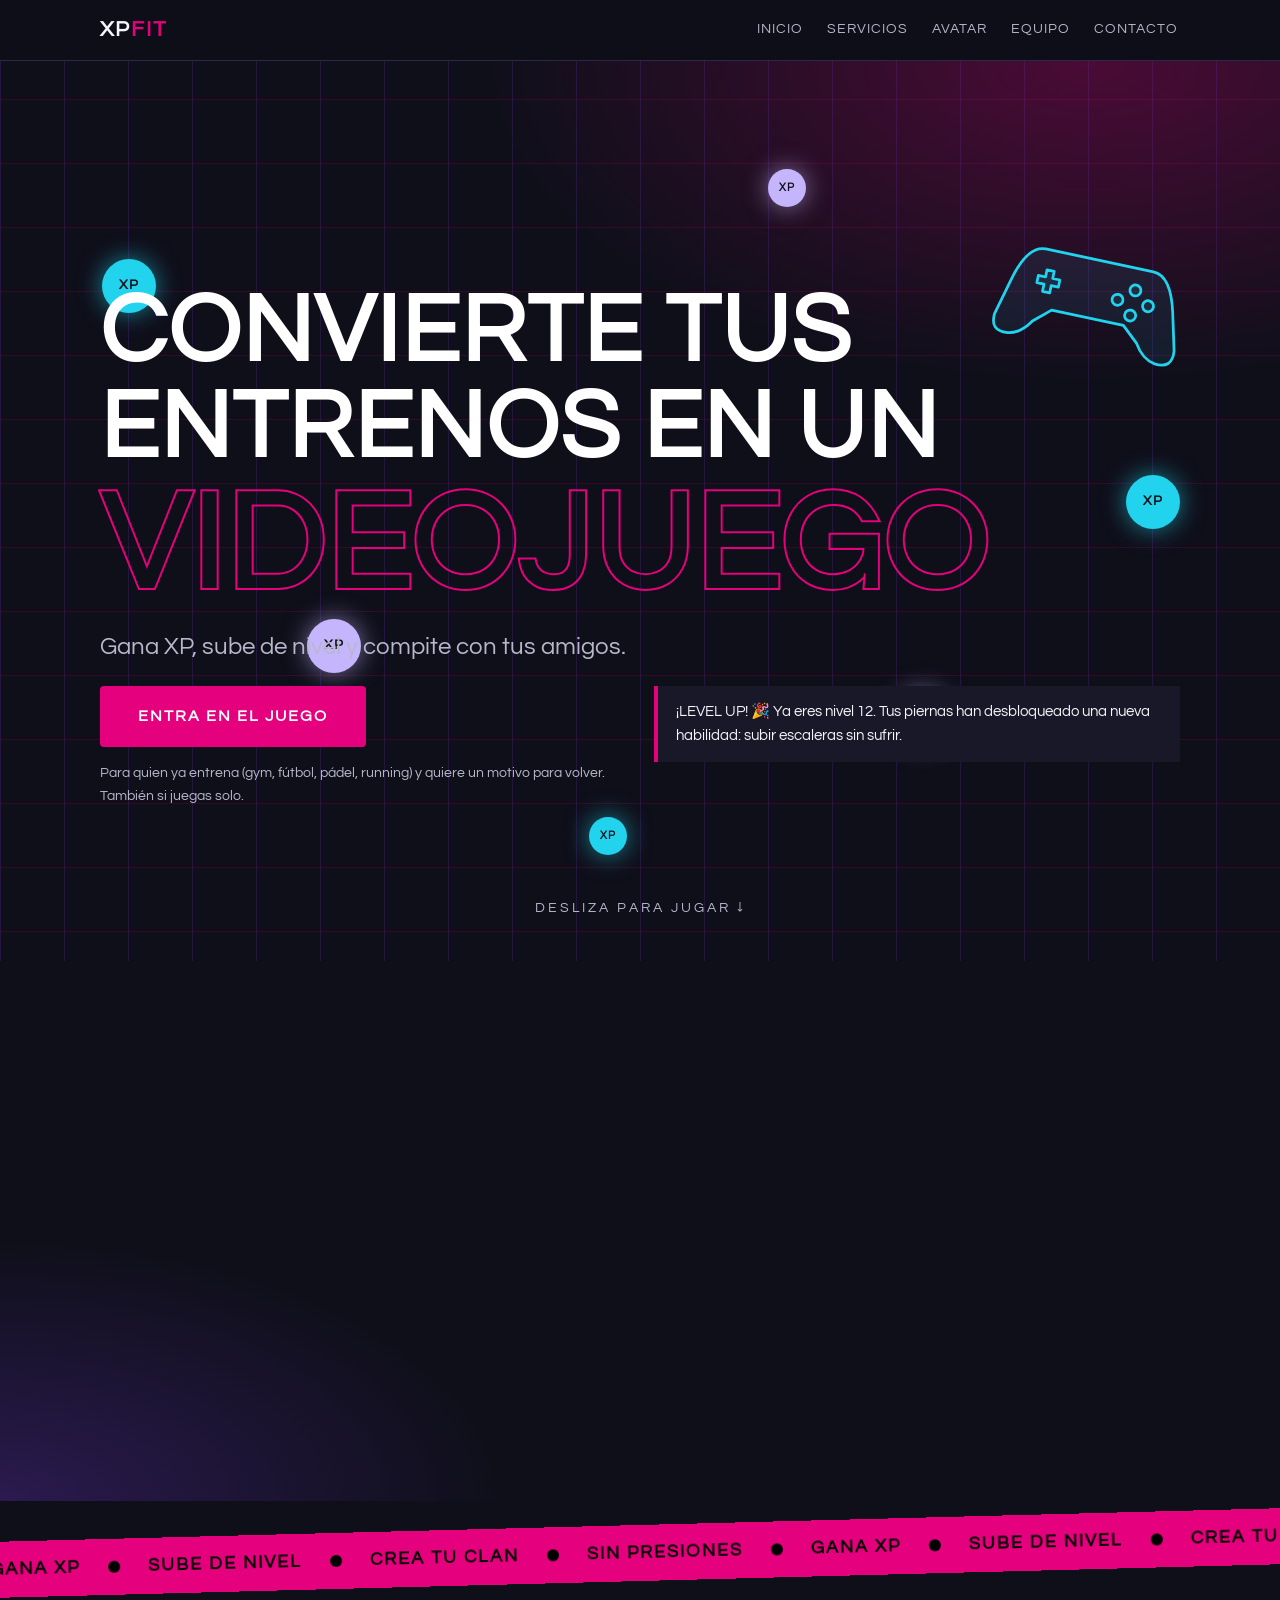
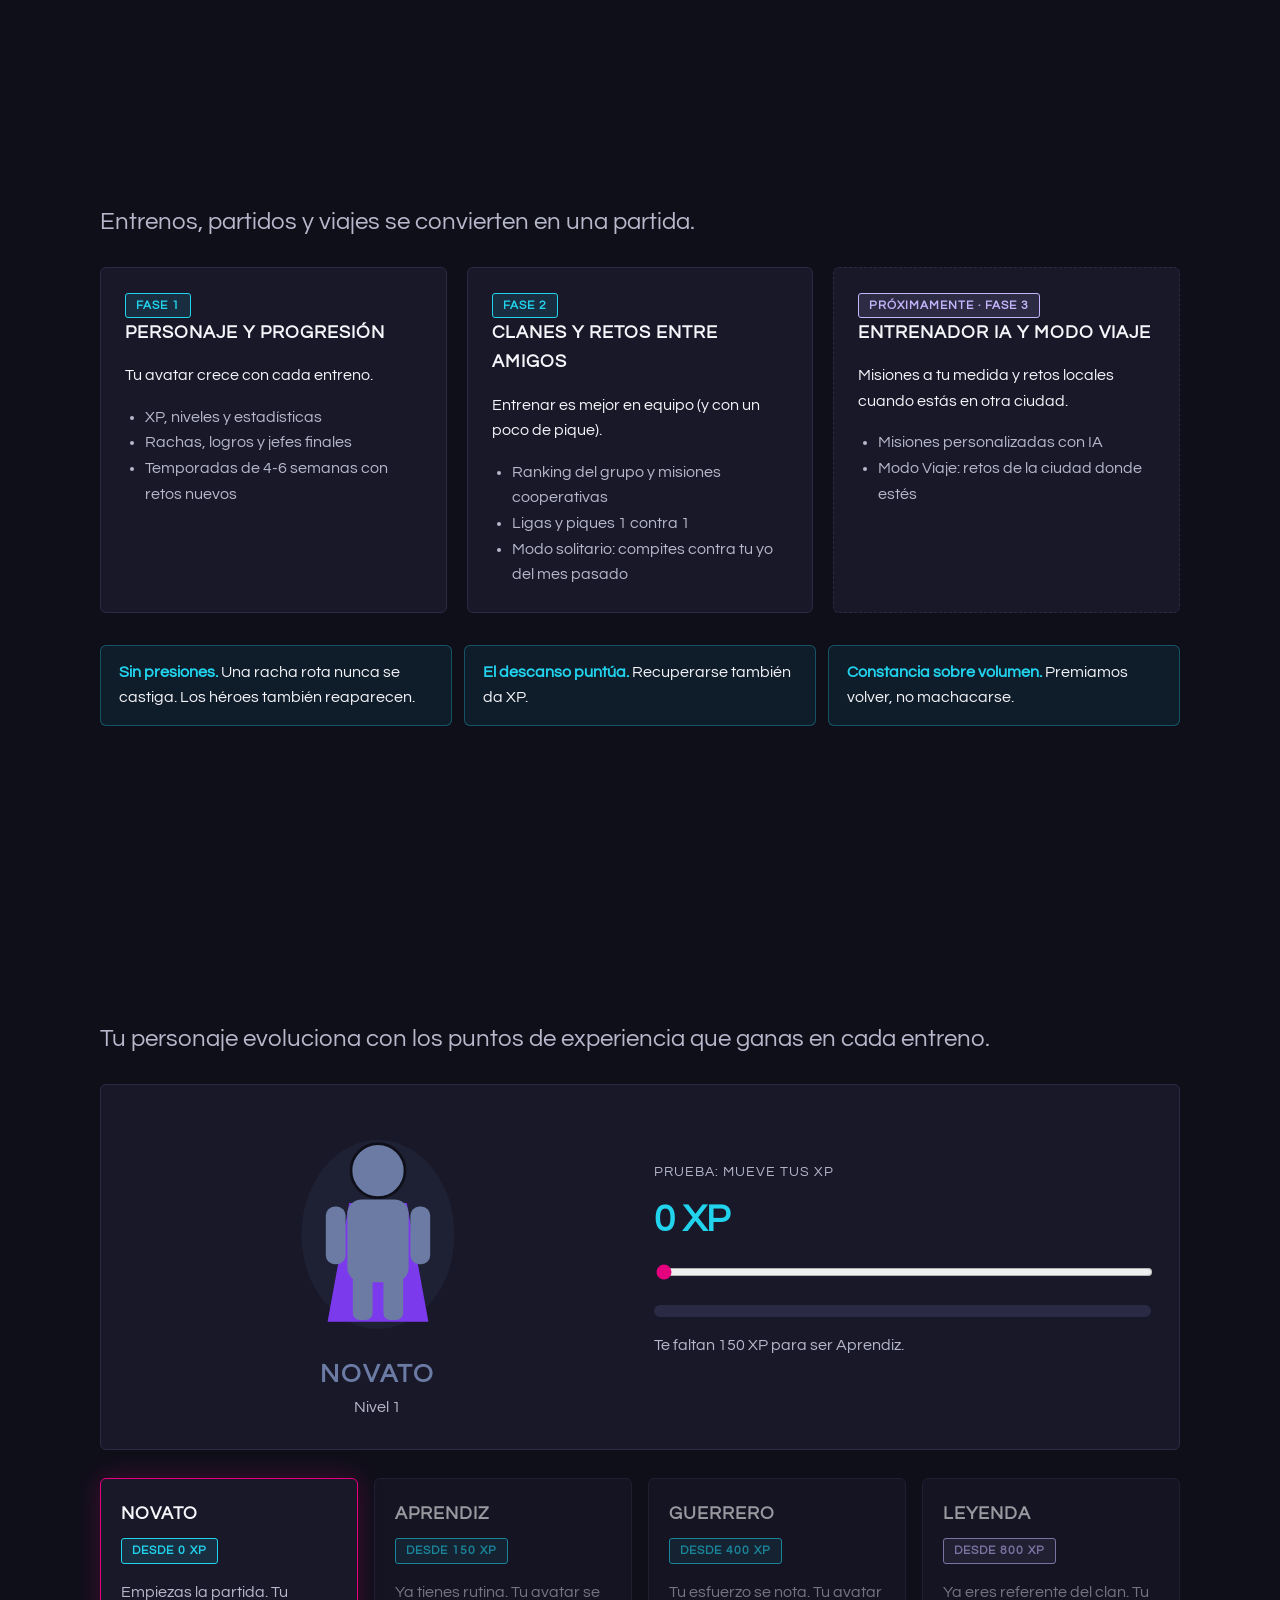
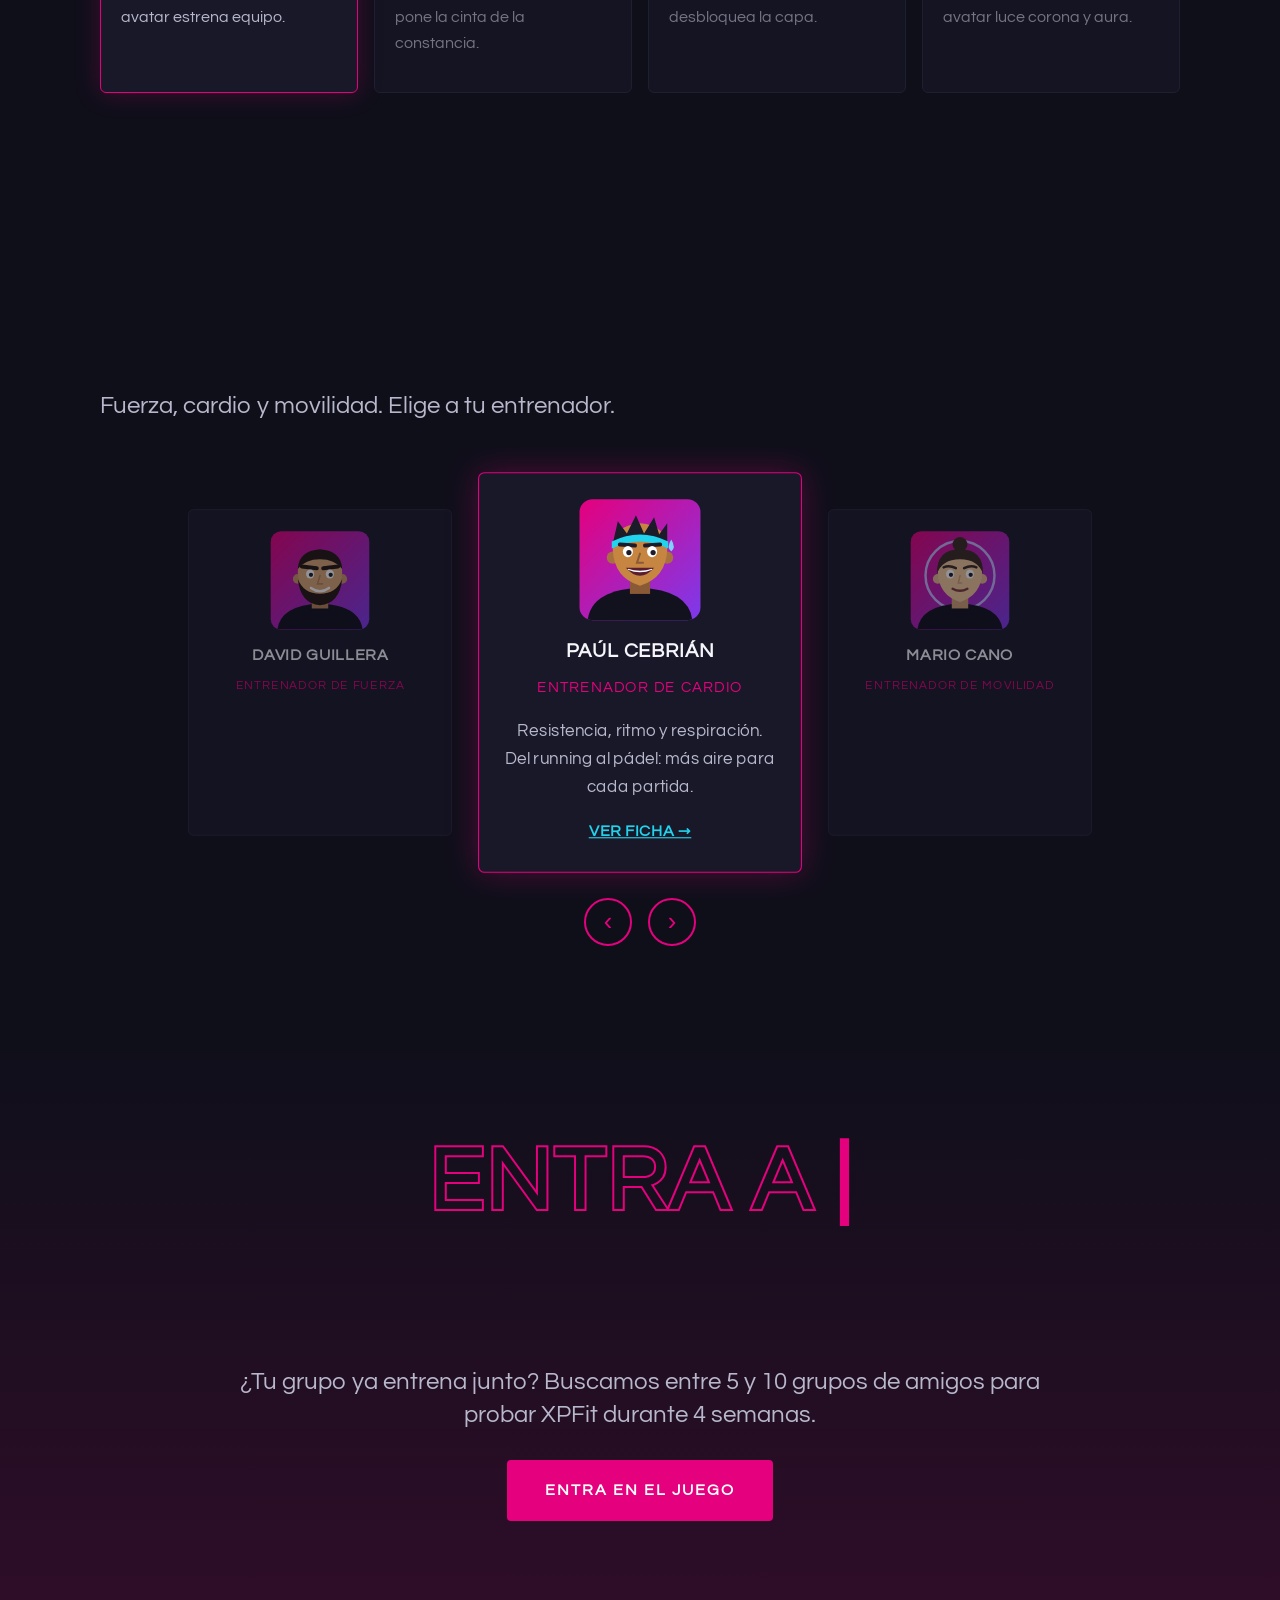
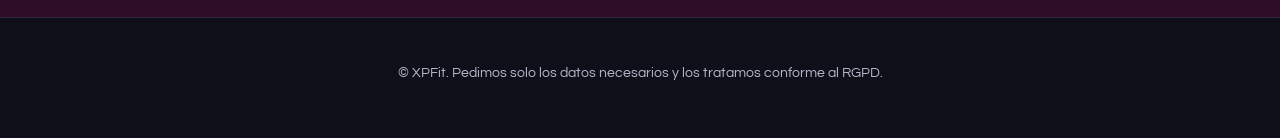
==== commit 2d4d16aa: "Segundo commit" ====
--- a/index.html
+++ b/index.html
@@ -100,9 +100,15 @@
              Todo lo que va dentro de .hero-resto aparece poco a poco con el scroll. -->
         <div class="hero-resto">
           <p class="subtitulo">Gana XP, sube de nivel y compite con tus amigos.</p>
-          <a class="boton" href="#contacto">Entra en el juego</a>
-          <p class="nota">Para quien ya entrena (gym, fútbol, pádel, running) y quiere un motivo para volver. También si juegas solo.</p>
-          <p class="levelup">¡LEVEL UP! 🎉 Ya eres nivel 12. Tus piernas han desbloqueado una nueva habilidad: subir escaleras sin sufrir.</p>
+          <!-- Dos columnas (.hero-columnas): a la izquierda el botón y la nota,
+               a la derecha la cita de LEVEL UP. En móvil estrecho se apilan. -->
+          <div class="hero-columnas">
+            <div>
+              <a class="boton" href="#contacto">Entra en el juego</a>
+              <p class="nota">Para quien ya entrena (gym, fútbol, pádel, running) y quiere un motivo para volver. También si juegas solo.</p>
+            </div>
+            <p class="levelup">¡LEVEL UP! 🎉 Ya eres nivel 12. Tus piernas han desbloqueado una nueva habilidad: subir escaleras sin sufrir.</p>
+          </div>
         </div>
       </div>
     
--- a/css/estilos.css
+++ b/css/estilos.css
@@ -213,7 +213,9 @@
     radial-gradient(500px 260px at 0% 100%, rgba(124, 58, 237, .25), transparent);
 }
 /* El H1 es blanco (hereda el color del texto). */
-.hero h1 { color: #fff; margin-bottom: 12px; }
+/* Titular del hero más grande que el H1 normal: hasta 96 px en escritorio
+   (en móvil se adapta al ancho de pantalla con vw). */
+.hero h1 { color: #fff; margin-bottom: 12px; font-size: clamp(2.3rem, 9.5vw, 96px); }
 
 /* La palabra grande con SOLO contorno:
    - color: transparent  -> el relleno desaparece
@@ -221,16 +223,23 @@
    display:block la baja a una línea propia, debajo del H1. */
 .contorno {
   display: block;
-  font-size: clamp(2.6rem, 14vw, 130px);
+  font-size: clamp(2.6rem, 13vw, 140px);
   font-weight: 600;
   line-height: 1;
   color: transparent;
   -webkit-text-stroke: 2px var(--magenta);
 }
-.hero .subtitulo { max-width: 28em; margin: 20px 0 32px; }
-.hero .nota { margin-top: 24px; font-size: .9rem; color: var(--texto-suave); max-width: 46ch; }
+.hero .subtitulo { max-width: 28em; margin: 14px 0 22px; }
+.hero .nota { margin: 14px 0 0; font-size: .9rem; color: var(--texto-suave); }
+
+/* Botón + nota (izquierda) y LEVEL UP (derecha): dos columnas desde 480 px de
+   ancho. Por debajo, una columna para que el texto no quede apretado. */
+.hero-columnas { display: grid; gap: 18px 28px; grid-template-columns: 1fr; align-items: start; }
+@media (min-width: 480px) {
+  .hero-columnas { grid-template-columns: 1fr 1fr; }
+}
 .levelup {
-  margin-top: 28px; padding: 14px 18px; max-width: 460px;
+  margin: 0; padding: 14px 18px;
   background: var(--panel); border-left: 4px solid var(--magenta); font-size: .95rem;
 }
 
@@ -246,17 +255,19 @@
 
 /* Sin JS: portada normal, con el texto visible. */
 .hero-escena { position: relative; overflow: hidden; --p: 0; min-height: 100svh; }
-.hero-contenido { position: relative; z-index: 2; padding: 110px 0 80px; }
+/* MARGEN SUPERIOR de 130 px: deja sitio a la cabecera fija para que no tape el título. */
+.hero-contenido { position: relative; z-index: 2; padding: 130px 0 60px; }
 .capa, .hero-aviso { display: none; }       /* las capas decorativas solo existen con JS */
 
 /* Con JS: se activa el parallax. */
-html.js .hero-pista { height: 240vh; }      /* altura "extra" para poder hacer scroll */
+html.js .hero-pista { height: 160vh; }      /* altura "extra" para poder hacer scroll (menos = efecto más corto) */
 html.js .hero-escena {
   position: sticky; top: 0;                 /* se queda pegada arriba mientras haces scroll */
   height: 100svh;
   /* --t = cuánto se ve el texto (0 = nada, 1 = todo).
-     Empieza a aparecer cuando --p supera 0,2 y está completo hacia 0,53. */
-  --t: clamp(0, calc((var(--p) - .2) * 3), 1);
+     Empieza a aparecer en cuanto --p supera 0,05 y está completo en 0,3
+     (con 60 vh de recorrido, eso son unos 18 vh de scroll). */
+  --t: clamp(0, calc((var(--p) - .05) * 4), 1);
 }
 html.js .capa { display: block; position: absolute; inset: 0; pointer-events: none; }
 html.js .hero-aviso { display: block; }
@@ -309,8 +320,12 @@
 /* El contenedor del texto ocupa toda la escena y centra su contenido. */
 html.js .hero-contenido {
   height: 100%;
-  display: flex; flex-direction: column; justify-content: center;
-}
+  display: flex; flex-direction: column;
+}
+/* margin-block: auto centra el contenido en la altura disponible, pero si
+   no cabe, se queda pegado ARRIBA (debajo del margen) en vez de salirse por
+   los dos lados: así el título nunca queda tapado por la cabecera. */
+html.js .hero-contenido > .contenedor { margin-block: auto; }
 
 /* El TÍTULO (h1) se ve desde el principio: al cargar la página hace un
    fundido de opacidad (de 0 a 1) durante 1,6 s. "both" = empieza ya
@@ -339,7 +354,7 @@
 .hero.sin-parallax .hero-escena { position: relative; height: auto; min-height: 0; --t: 1; }
 .hero.sin-parallax .capa-fondo, .hero.sin-parallax .capa-medio, .hero.sin-parallax .mancuerna { transform: none; }
 .hero.sin-parallax .mancuerna, .hero.sin-parallax .hero-aviso { display: none; }
-.hero.sin-parallax .hero-contenido { height: auto; padding: 110px 0 80px; }
+.hero.sin-parallax .hero-contenido { height: auto; padding: 130px 0 60px; }
 .hero.sin-parallax .hero-resto { opacity: 1; transform: none; pointer-events: auto; }
 .hero.sin-parallax h1 { animation: none; }
 @media (prefers-reduced-motion: reduce) {
